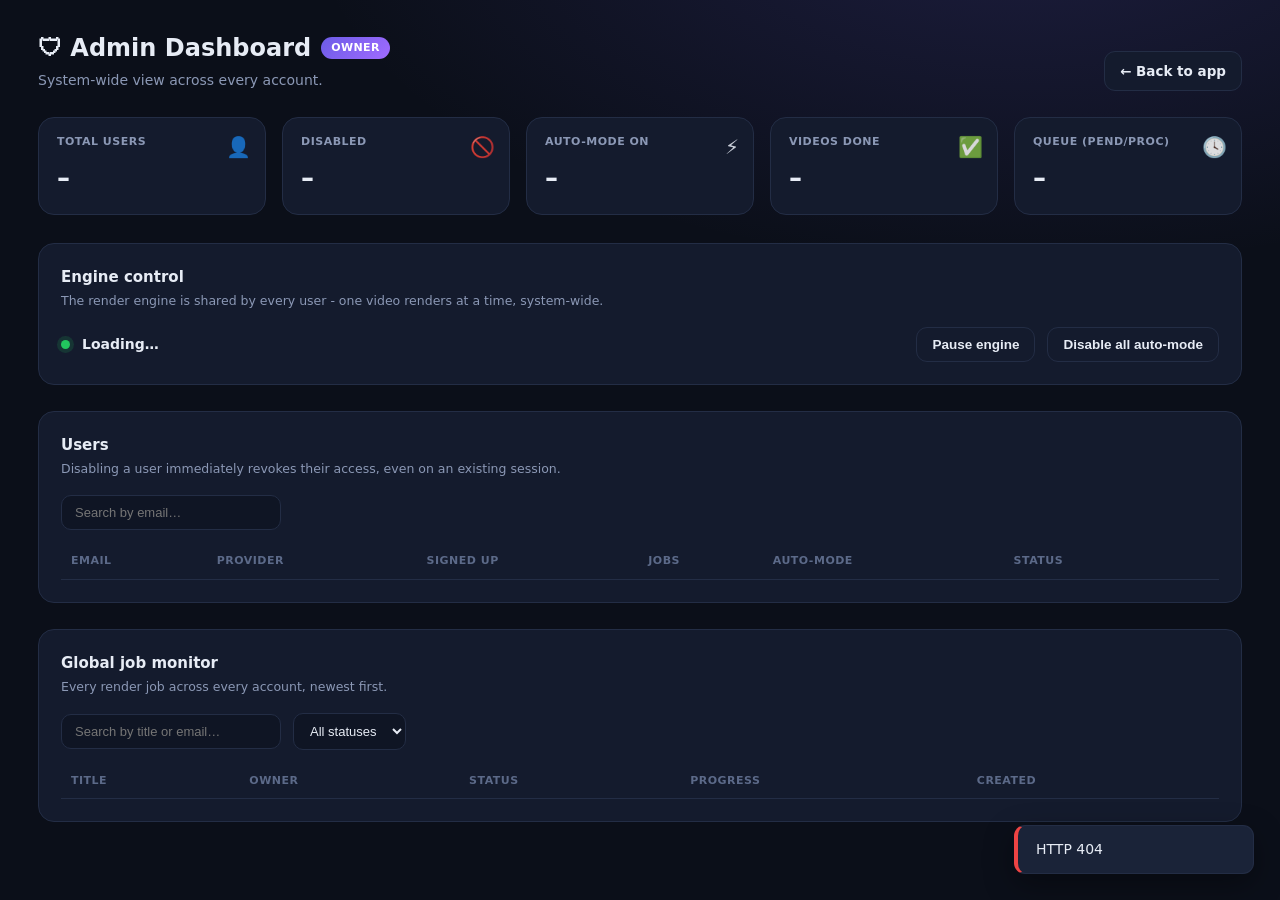
==== resource/public/admin.html @ db0e75ec "Rebrand to Vidzy, add short vidzy.web.app live link - New logo (resource/public/logo.svg): a play-bu" ====
<!DOCTYPE html>
<html lang="en">
<head>
<meta charset="UTF-8" />
<meta name="viewport" content="width=device-width, initial-scale=1.0" />
<title>Admin - Vidzy</title>
<link rel="icon" type="image/svg+xml" href="/logo.svg" />
<style>
  :root{
    --bg:#0b0f19; --bg2:#0f1524; --panel:#141b2d; --panel2:#1a2338;
    --border:#232d45; --text:#e7ecf5; --muted:#8b98b5; --faint:#5c6a89;
    --accent:#6c5ce7; --accent2:#8b7dff; --grad:linear-gradient(135deg,#6c5ce7,#a06bff);
    --green:#22c55e; --amber:#f59e0b; --blue:#3b82f6; --red:#ef4444;
    --shadow:0 10px 30px rgba(0,0,0,.35); --radius:16px;
  }
  *{box-sizing:border-box}
  html,body{margin:0;min-height:100%}
  body{
    background:radial-gradient(1200px 600px at 80% -10%,rgba(108,92,231,.18),transparent 60%),var(--bg);
    color:var(--text);font-family:'Segoe UI',system-ui,-apple-system,Roboto,Helvetica,Arial,sans-serif;
    font-size:14px;line-height:1.5;
  }
  a{color:var(--accent2);text-decoration:none}
  .wrap{max-width:1280px;margin:0 auto;padding:30px 38px}
  .page-head{display:flex;align-items:flex-end;justify-content:space-between;margin-bottom:26px;gap:16px;flex-wrap:wrap}
  .page-head h2{margin:0;font-size:24px;font-weight:700;display:flex;align-items:center;gap:10px}
  .page-head h2 .badge{font-size:11px;background:var(--grad);color:#fff;padding:3px 10px;border-radius:999px;font-weight:800;letter-spacing:.4px}
  .page-head p{margin:4px 0 0;color:var(--muted)}

  .btn{
    display:inline-flex;align-items:center;gap:8px;border:1px solid var(--border);background:var(--panel);
    color:var(--text);padding:9px 15px;border-radius:11px;font-weight:600;cursor:pointer;font-size:13.5px;transition:.15s;
  }
  .btn:hover{background:var(--panel2);border-color:#33406180}
  .btn.primary{background:var(--grad);border:none;color:#fff}
  .btn.danger{color:#ffb4b4;border-color:#4a2530;background:#2a1620}
  .btn.danger:hover{background:#3a1c28}
  .btn.sm{padding:6px 11px;font-size:12.5px}

  .stats{display:grid;grid-template-columns:repeat(5,1fr);gap:16px;margin-bottom:28px}
  .stat{background:var(--panel);border:1px solid var(--border);border-radius:var(--radius);padding:16px 18px;position:relative;overflow:hidden}
  .stat .k{font-size:11px;color:var(--muted);text-transform:uppercase;letter-spacing:.5px;font-weight:700}
  .stat .v{font-size:26px;font-weight:800;margin-top:8px}
  .stat .ic{position:absolute;right:14px;top:14px;font-size:20px;opacity:.85}

  .panel{background:var(--panel);border:1px solid var(--border);border-radius:var(--radius);padding:22px;margin-bottom:26px}
  .panel h3{margin:0 0 4px;font-size:15px}
  .panel .hint{color:var(--muted);font-size:12.5px;margin:0 0 16px}
  .row{display:flex;align-items:center;gap:12px;flex-wrap:wrap}

  table{width:100%;border-collapse:collapse;font-size:13px}
  th{text-align:left;color:var(--faint);font-size:11px;text-transform:uppercase;letter-spacing:.5px;font-weight:700;padding:9px 10px;border-bottom:1px solid var(--border)}
  td{padding:11px 10px;border-bottom:1px solid var(--border);vertical-align:middle}
  tr:last-child td{border-bottom:none}
  .pill{display:inline-flex;align-items:center;gap:6px;padding:4px 10px;border-radius:999px;font-weight:700;font-size:11.5px;white-space:nowrap}
  .pill.pending{background:#1c2438;color:#aab6d4}
  .pill.processing{background:rgba(59,130,246,.15);color:#7db1ff}
  .pill.done{background:rgba(34,197,94,.15);color:#5ee08a}
  .pill.failed{background:rgba(239,68,68,.15);color:#ff9d9d}
  .pill.on{background:rgba(245,158,11,.15);color:#f5c56b}
  .pill.off{background:#1c2438;color:var(--faint)}
  .dot{width:9px;height:9px;border-radius:50%;background:var(--green);box-shadow:0 0 0 4px rgba(34,197,94,.15);display:inline-block}
  .dot.paused{background:var(--amber);box-shadow:0 0 0 4px rgba(245,158,11,.15)}
  input.search{background:var(--bg2);border:1px solid var(--border);color:var(--text);padding:9px 13px;border-radius:10px;font-size:13px;min-width:220px}
  select.filter{background:var(--bg2);border:1px solid var(--border);color:var(--text);padding:9px 12px;border-radius:10px;font-size:13px}
  .muted{color:var(--muted)}
  .empty{text-align:center;padding:40px;color:var(--muted)}
  #toast{position:fixed;bottom:26px;right:26px;z-index:50;display:flex;flex-direction:column;gap:10px}
  .toast{background:var(--panel2);border:1px solid var(--border);border-left:4px solid var(--accent);padding:13px 18px;border-radius:11px;box-shadow:var(--shadow);min-width:240px;animation:slidein .3s}
  .toast.ok{border-left-color:var(--green)} .toast.err{border-left-color:var(--red)}
  @keyframes slidein{from{transform:translateX(30px);opacity:0}to{transform:none;opacity:1}}
  @media(max-width:900px){.stats{grid-template-columns:1fr 1fr}}
</style>
</head>
<body>
<div class="wrap">
  <div class="page-head">
    <div><h2>🛡 Admin Dashboard <span class="badge">OWNER</span></h2><p>System-wide view across every account.</p></div>
    <a class="btn" href="/">← Back to app</a>
  </div>

  <div class="stats">
    <div class="stat"><div class="k">Total Users</div><div class="v" id="s-users">–</div><div class="ic">👤</div></div>
    <div class="stat"><div class="k">Disabled</div><div class="v" id="s-disabled">–</div><div class="ic">🚫</div></div>
    <div class="stat"><div class="k">Auto-mode On</div><div class="v" id="s-auto">–</div><div class="ic">⚡</div></div>
    <div class="stat"><div class="k">Videos Done</div><div class="v" id="s-videos">–</div><div class="ic">✅</div></div>
    <div class="stat"><div class="k">Queue (pend/proc)</div><div class="v" id="s-queue">–</div><div class="ic">🕓</div></div>
  </div>

  <div class="panel">
    <h3>Engine control</h3>
    <p class="hint">The render engine is shared by every user - one video renders at a time, system-wide.</p>
    <div class="row">
      <span class="dot" id="engine-dot"></span>
      <span id="engine-label" style="font-weight:700">Loading…</span>
      <span class="muted" id="engine-detail"></span>
      <span style="flex:1"></span>
      <button class="btn" id="engine-toggle">Pause engine</button>
      <button class="btn" id="autokill-toggle">Disable all auto-mode</button>
    </div>
  </div>

  <div class="panel">
    <h3>Users</h3>
    <p class="hint">Disabling a user immediately revokes their access, even on an existing session.</p>
    <div class="row" style="margin-bottom:14px">
      <input class="search" id="user-search" placeholder="Search by email…" />
    </div>
    <table>
      <thead><tr><th>Email</th><th>Provider</th><th>Signed up</th><th>Jobs</th><th>Auto-mode</th><th>Status</th><th></th></tr></thead>
      <tbody id="users-body"></tbody>
    </table>
    <div class="empty" id="users-empty" style="display:none">No users yet.</div>
  </div>

  <div class="panel">
    <h3>Global job monitor</h3>
    <p class="hint">Every render job across every account, newest first.</p>
    <div class="row" style="margin-bottom:14px">
      <input class="search" id="job-search" placeholder="Search by title or email…" />
      <select class="filter" id="job-filter">
        <option value="">All statuses</option>
        <option value="pending">Pending</option>
        <option value="processing">Processing</option>
        <option value="done">Done</option>
        <option value="failed">Failed</option>
      </select>
    </div>
    <table>
      <thead><tr><th>Title</th><th>Owner</th><th>Status</th><th>Progress</th><th>Created</th></tr></thead>
      <tbody id="jobs-body"></tbody>
    </table>
    <div class="empty" id="jobs-empty" style="display:none">No jobs yet.</div>
  </div>
</div>
<div id="toast"></div>

<script>
const $ = s => document.querySelector(s);
const esc = s => (s==null?"":String(s)).replace(/[&<>"]/g,c=>({"&":"&amp;","<":"&lt;",">":"&gt;",'"':"&quot;"}[c]));
function fmtDate(s){try{return new Date(s).toLocaleString()}catch(e){return s||""}}

function toast(msg, kind="ok"){
  const t=document.createElement("div");t.className="toast "+kind;t.textContent=msg;
  $("#toast").appendChild(t);setTimeout(()=>{t.style.opacity=0;setTimeout(()=>t.remove(),300)},3200);
}
async function api(path, opts={}){
  const r=await fetch("/api/v1/admin"+path,{headers:{"Content-Type":"application/json"},...opts});
  let j={};try{j=await r.json()}catch(e){}
  if(!r.ok||(j.status&&j.status>=400)) throw new Error(j.message||("HTTP "+r.status));
  return j.data!==undefined?j.data:j;
}

let allUsers=[], allJobs=[];

async function loadOverview(){
  const d=await api("/overview");
  $("#s-users").textContent=d.total_users;
  $("#s-disabled").textContent=d.disabled_users;
  $("#s-auto").textContent=d.auto_mode_users;
  $("#s-videos").textContent=d.total_videos;
  $("#s-queue").textContent=(d.job_counts.pending||0)+" / "+(d.job_counts.processing||0);
}

async function loadEngine(){
  const d=await api("/engine");
  $("#engine-dot").className="dot"+(d.paused?" paused":"");
  $("#engine-label").textContent=d.paused?"Paused":"Running";
  const detail=[];
  if(d.current_job_id) detail.push("processing job "+d.current_job_id.slice(0,8)+"… for "+(d.current_uid||"").slice(0,8));
  if(d.auto_killed) detail.push("auto-mode globally disabled");
  $("#engine-detail").textContent=detail.join(" · ");
  $("#engine-toggle").textContent=d.paused?"Resume engine":"Pause engine";
  $("#autokill-toggle").textContent=d.auto_killed?"Re-enable auto-mode":"Disable all auto-mode";
  $("#autokill-toggle").className="btn"+(d.auto_killed?" danger":"");
}

function renderUsers(){
  const q=($("#user-search").value||"").toLowerCase();
  const filtered=allUsers.filter(u=>!q||(u.email||"").toLowerCase().includes(q));
  $("#users-empty").style.display=filtered.length?"none":"block";
  $("#users-body").innerHTML=filtered.map(u=>`
    <tr>
      <td>${esc(u.email)}</td>
      <td class="muted">${esc(u.provider||"")}</td>
      <td class="muted">${fmtDate(u.created_at)}</td>
      <td>${u.job_count||0}</td>
      <td><span class="pill ${u.settings&&u.settings.auto_mode?"on":"off"}">${u.settings&&u.settings.auto_mode?"ON":"off"}</span></td>
      <td><span class="pill ${u.is_disabled?"failed":"done"}">${u.is_disabled?"Disabled":"Active"}</span></td>
      <td><button class="btn sm ${u.is_disabled?"":"danger"}" onclick="toggleUser('${u.uid}',${!u.is_disabled})">${u.is_disabled?"Enable":"Disable"}</button></td>
    </tr>`).join("");
}

window.toggleUser=async(uid,disable)=>{
  if(disable && !confirm("Disable this user? They will lose access immediately.")) return;
  try{
    await api(`/users/${uid}/${disable?"disable":"enable"}`,{method:"POST"});
    toast(disable?"User disabled":"User enabled");
    await loadUsers();
  }catch(e){toast(e.message,"err")}
};

async function loadUsers(){
  const d=await api("/users");
  allUsers=d.users||[];
  renderUsers();
}

const JOB_META={
  pending:{cls:"pending",label:"Pending"},
  processing:{cls:"processing",label:"Processing"},
  done:{cls:"done",label:"Done"},
  failed:{cls:"failed",label:"Failed"},
};
function renderJobs(){
  const q=($("#job-search").value||"").toLowerCase();
  const statusFilter=$("#job-filter").value;
  const emailByUid={};
  allUsers.forEach(u=>emailByUid[u.uid]=u.email);
  const filtered=allJobs.filter(j=>{
    if(statusFilter && j.status!==statusFilter) return false;
    if(!q) return true;
    const email=(emailByUid[j.uid]||j.uid||"").toLowerCase();
    return (j.title||"").toLowerCase().includes(q) || email.includes(q);
  });
  $("#jobs-empty").style.display=filtered.length?"none":"block";
  $("#jobs-body").innerHTML=filtered.slice(0,200).map(j=>{
    const m=JOB_META[j.status]||JOB_META.pending;
    const owner=emailByUid[j.uid]||j.uid||"";
    return `<tr>
      <td>${esc(j.title)}${j.auto?' <span class="muted">(auto)</span>':''}</td>
      <td class="muted">${esc(owner)}</td>
      <td><span class="pill ${m.cls}">${m.label}</span></td>
      <td class="muted">${j.status==="processing"?(j.progress||0)+"%":"–"}</td>
      <td class="muted">${fmtDate(j.created_at)}</td>
    </tr>`;
  }).join("");
}

async function loadJobs(){
  const d=await api("/jobs");
  allJobs=(d.jobs||[]).sort((a,b)=>(b.created_at||"").localeCompare(a.created_at||""));
  renderJobs();
}

$("#user-search").oninput=renderUsers;
$("#job-search").oninput=renderJobs;
$("#job-filter").onchange=renderJobs;

$("#engine-toggle").onclick=async()=>{
  const paused=$("#engine-label").textContent==="Paused";
  try{await api("/engine/"+(paused?"resume":"pause"),{method:"POST"});await loadEngine();toast(paused?"Engine resumed":"Engine paused");}
  catch(e){toast(e.message,"err")}
};
$("#autokill-toggle").onclick=async()=>{
  const killed=$("#autokill-toggle").textContent.includes("Re-enable");
  try{await api("/engine/auto-kill/"+(killed?"stop":"start"),{method:"POST"});await loadEngine();toast(killed?"Auto-mode re-enabled":"Auto-mode disabled for everyone");}
  catch(e){toast(e.message,"err")}
};

async function refreshAll(){
  try{ await Promise.all([loadOverview(), loadEngine(), loadUsers(), loadJobs()]); }
  catch(e){ toast(e.message,"err"); }
}
refreshAll();
setInterval(refreshAll, 4000);
</script>
</body>
</html>
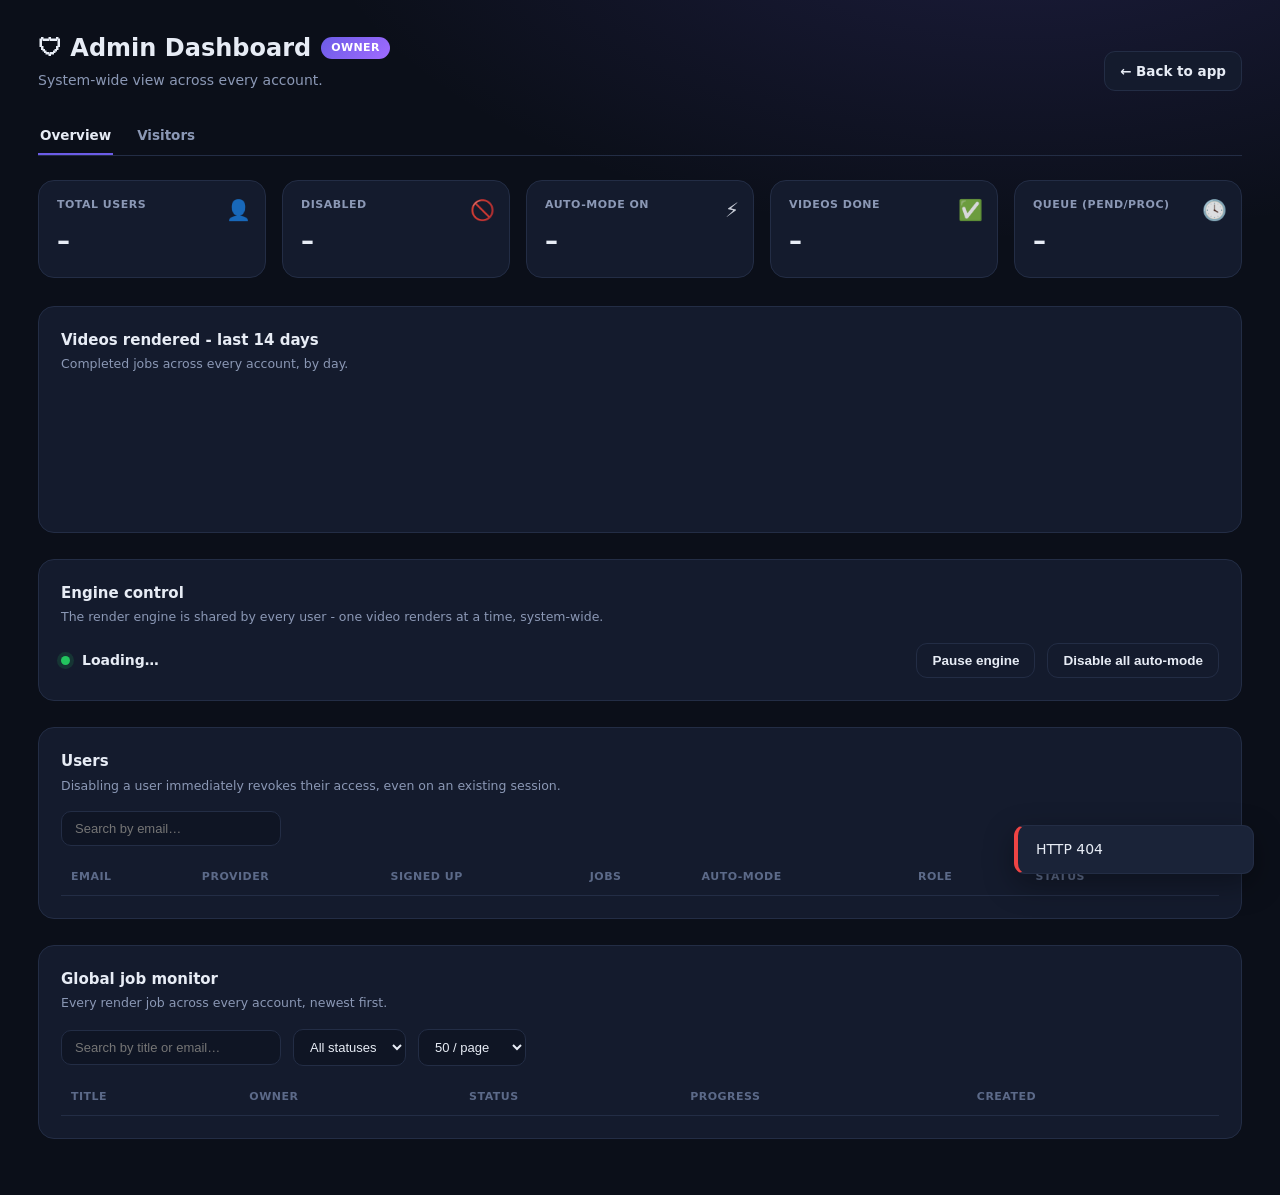
==== commit b226a919: "Sync local work since 0be6a03, plus Groq model and YouTube OAuth fixes The working folder had no git" ====
--- a/resource/public/admin.html
+++ b/resource/public/admin.html
@@ -4,7 +4,7 @@
 <meta charset="UTF-8" />
 <meta name="viewport" content="width=device-width, initial-scale=1.0" />
 <title>Admin - Vidzy</title>
-<link rel="icon" type="image/svg+xml" href="/logo.svg" />
+<link rel="icon" type="image/png" href="/logo-icon.png" />
 <style>
   :root{
     --bg:#0b0f19; --bg2:#0f1524; --panel:#141b2d; --panel2:#1a2338;
@@ -70,6 +70,39 @@
   .toast.ok{border-left-color:var(--green)} .toast.err{border-left-color:var(--red)}
   @keyframes slidein{from{transform:translateX(30px);opacity:0}to{transform:none;opacity:1}}
   @media(max-width:900px){.stats{grid-template-columns:1fr 1fr}}
+
+  .chart-bars{display:flex;align-items:flex-end;gap:6px;height:120px;margin-top:8px}
+  .chart-bars .bar-wrap{flex:1;display:flex;flex-direction:column;align-items:center;gap:6px;height:100%;justify-content:flex-end}
+  .chart-bars .bar{width:100%;max-width:26px;background:var(--grad);border-radius:5px 5px 2px 2px;min-height:2px}
+  .chart-bars .bar-label{font-size:10px;color:var(--faint);white-space:nowrap}
+  .pager{display:flex;align-items:center;gap:10px;justify-content:flex-end;margin-top:14px}
+  .pager .muted{font-size:12.5px}
+  .pill.role-admin{background:rgba(108,92,231,.18);color:var(--accent2)}
+  .pill.role-owner{background:rgba(245,158,11,.15);color:#f5c56b}
+  .pill.role-user{background:#1c2438;color:var(--faint)}
+
+  .modal-backdrop{position:fixed;inset:0;background:rgba(6,8,14,.6);display:flex;align-items:center;justify-content:center;z-index:60;padding:24px}
+  .modal{background:var(--panel);border:1px solid var(--border);border-radius:var(--radius);max-width:720px;width:100%;max-height:82vh;overflow:auto;padding:24px;box-shadow:var(--shadow)}
+  .modal h3{margin:0 0 4px}
+  .modal .close{float:right}
+  .video-grid{display:grid;grid-template-columns:repeat(auto-fill,minmax(160px,1fr));gap:14px;margin-top:16px}
+  .video-grid .vcard{background:var(--bg2);border:1px solid var(--border);border-radius:12px;overflow:hidden}
+  .video-grid video{width:100%;display:block;background:#000;aspect-ratio:9/16;object-fit:cover}
+  .video-grid .vcaption{padding:8px 10px;font-size:11.5px;color:var(--muted)}
+
+  .tabbar{display:flex;gap:22px;margin-bottom:24px;border-bottom:1px solid var(--border)}
+  .tab-btn{background:transparent;border:none;color:var(--muted);font-weight:700;font-size:13.5px;
+    padding:10px 2px;cursor:pointer;border-bottom:2px solid transparent;font-family:inherit}
+  .tab-btn.active{color:var(--text);border-bottom-color:var(--accent)}
+  .tab-btn:hover{color:var(--text)}
+  .tab-view{display:none}
+  .tab-view.active{display:block}
+  .src-bars{display:flex;flex-direction:column;gap:10px;margin-top:6px}
+  .src-bar-row{display:flex;align-items:center;gap:10px;font-size:12.5px}
+  .src-bar-row .label{width:170px;color:var(--muted);flex-shrink:0}
+  .src-bar-row .track{flex:1;height:8px;background:var(--bg2);border-radius:5px;overflow:hidden}
+  .src-bar-row .fill{height:100%;background:var(--grad)}
+  .src-bar-row .count{width:36px;text-align:right;font-weight:700}
 </style>
 </head>
 <body>
@@ -79,61 +112,132 @@
     <a class="btn" href="/">← Back to app</a>
   </div>
 
-  <div class="stats">
-    <div class="stat"><div class="k">Total Users</div><div class="v" id="s-users">–</div><div class="ic">👤</div></div>
-    <div class="stat"><div class="k">Disabled</div><div class="v" id="s-disabled">–</div><div class="ic">🚫</div></div>
-    <div class="stat"><div class="k">Auto-mode On</div><div class="v" id="s-auto">–</div><div class="ic">⚡</div></div>
-    <div class="stat"><div class="k">Videos Done</div><div class="v" id="s-videos">–</div><div class="ic">✅</div></div>
-    <div class="stat"><div class="k">Queue (pend/proc)</div><div class="v" id="s-queue">–</div><div class="ic">🕓</div></div>
+  <div class="tabbar">
+    <button class="tab-btn active" data-tab="overview">Overview</button>
+    <button class="tab-btn" data-tab="visitors">Visitors</button>
   </div>
 
-  <div class="panel">
-    <h3>Engine control</h3>
-    <p class="hint">The render engine is shared by every user - one video renders at a time, system-wide.</p>
-    <div class="row">
-      <span class="dot" id="engine-dot"></span>
-      <span id="engine-label" style="font-weight:700">Loading…</span>
-      <span class="muted" id="engine-detail"></span>
-      <span style="flex:1"></span>
-      <button class="btn" id="engine-toggle">Pause engine</button>
-      <button class="btn" id="autokill-toggle">Disable all auto-mode</button>
+  <div class="tab-view active" id="tab-overview">
+    <div class="stats">
+      <div class="stat"><div class="k">Total Users</div><div class="v" id="s-users">–</div><div class="ic">👤</div></div>
+      <div class="stat"><div class="k">Disabled</div><div class="v" id="s-disabled">–</div><div class="ic">🚫</div></div>
+      <div class="stat"><div class="k">Auto-mode On</div><div class="v" id="s-auto">–</div><div class="ic">⚡</div></div>
+      <div class="stat"><div class="k">Videos Done</div><div class="v" id="s-videos">–</div><div class="ic">✅</div></div>
+      <div class="stat"><div class="k">Queue (pend/proc)</div><div class="v" id="s-queue">–</div><div class="ic">🕓</div></div>
+    </div>
+
+    <div class="panel">
+      <h3>Videos rendered - last 14 days</h3>
+      <p class="hint">Completed jobs across every account, by day.</p>
+      <div class="chart-bars" id="chart-videos"></div>
+    </div>
+
+    <div class="panel">
+      <h3>Engine control</h3>
+      <p class="hint">The render engine is shared by every user - one video renders at a time, system-wide.</p>
+      <div class="row">
+        <span class="dot" id="engine-dot"></span>
+        <span id="engine-label" style="font-weight:700">Loading…</span>
+        <span class="muted" id="engine-detail"></span>
+        <span style="flex:1"></span>
+        <button class="btn" id="engine-toggle">Pause engine</button>
+        <button class="btn" id="autokill-toggle">Disable all auto-mode</button>
+      </div>
+    </div>
+
+    <div class="panel">
+      <h3>Users</h3>
+      <p class="hint">Disabling a user immediately revokes their access, even on an existing session.</p>
+      <div class="row" style="margin-bottom:14px">
+        <input class="search" id="user-search" placeholder="Search by email…" />
+      </div>
+      <table>
+        <thead><tr><th>Email</th><th>Provider</th><th>Signed up</th><th>Jobs</th><th>Auto-mode</th><th>Role</th><th>Status</th><th></th></tr></thead>
+        <tbody id="users-body"></tbody>
+      </table>
+      <div class="empty" id="users-empty" style="display:none">No users yet.</div>
+    </div>
+
+    <div class="panel">
+      <h3>Global job monitor</h3>
+      <p class="hint">Every render job across every account, newest first.</p>
+      <div class="row" style="margin-bottom:14px">
+        <input class="search" id="job-search" placeholder="Search by title or email…" />
+        <select class="filter" id="job-filter">
+          <option value="">All statuses</option>
+          <option value="pending">Pending</option>
+          <option value="processing">Processing</option>
+          <option value="done">Done</option>
+          <option value="failed">Failed</option>
+        </select>
+        <select class="filter" id="job-pagesize">
+          <option value="25">25 / page</option>
+          <option value="50" selected>50 / page</option>
+          <option value="100">100 / page</option>
+        </select>
+      </div>
+      <table>
+        <thead><tr><th>Title</th><th>Owner</th><th>Status</th><th>Progress</th><th>Created</th></tr></thead>
+        <tbody id="jobs-body"></tbody>
+      </table>
+      <div class="empty" id="jobs-empty" style="display:none">No jobs yet.</div>
+      <div class="pager" id="jobs-pager" style="display:none">
+        <span class="muted" id="jobs-pager-label"></span>
+        <button class="btn sm" id="jobs-prev">← Prev</button>
+        <button class="btn sm" id="jobs-next">Next →</button>
+      </div>
     </div>
   </div>
 
-  <div class="panel">
-    <h3>Users</h3>
-    <p class="hint">Disabling a user immediately revokes their access, even on an existing session.</p>
-    <div class="row" style="margin-bottom:14px">
-      <input class="search" id="user-search" placeholder="Search by email…" />
-    </div>
-    <table>
-      <thead><tr><th>Email</th><th>Provider</th><th>Signed up</th><th>Jobs</th><th>Auto-mode</th><th>Status</th><th></th></tr></thead>
-      <tbody id="users-body"></tbody>
-    </table>
-    <div class="empty" id="users-empty" style="display:none">No users yet.</div>
-  </div>
-
-  <div class="panel">
-    <h3>Global job monitor</h3>
-    <p class="hint">Every render job across every account, newest first.</p>
-    <div class="row" style="margin-bottom:14px">
-      <input class="search" id="job-search" placeholder="Search by title or email…" />
-      <select class="filter" id="job-filter">
-        <option value="">All statuses</option>
-        <option value="pending">Pending</option>
-        <option value="processing">Processing</option>
-        <option value="done">Done</option>
-        <option value="failed">Failed</option>
-      </select>
-    </div>
-    <table>
-      <thead><tr><th>Title</th><th>Owner</th><th>Status</th><th>Progress</th><th>Created</th></tr></thead>
-      <tbody id="jobs-body"></tbody>
-    </table>
-    <div class="empty" id="jobs-empty" style="display:none">No jobs yet.</div>
+  <div class="tab-view" id="tab-visitors">
+    <div class="stats">
+      <div class="stat"><div class="k">Sessions</div><div class="v" id="vi-sessions">–</div><div class="ic">🌐</div></div>
+      <div class="stat"><div class="k">Pageviews</div><div class="v" id="vi-pageviews">–</div><div class="ic">👁️</div></div>
+      <div class="stat"><div class="k">Top source</div><div class="v" id="vi-top-source" style="font-size:16px">–</div><div class="ic">📈</div></div>
+      <div class="stat"><div class="k">Top country</div><div class="v" id="vi-top-country" style="font-size:16px">–</div><div class="ic">📍</div></div>
+    </div>
+
+    <div class="panel">
+      <h3>Traffic by source</h3>
+      <p class="hint">How visitors are finding your marketing pages, last 2000 sessions.</p>
+      <div class="src-bars" id="vi-source-bars"></div>
+    </div>
+
+    <div class="panel">
+      <h3>Sessions</h3>
+      <p class="hint">One row per anonymous visitor session - your own logged-in visits are excluded.</p>
+      <div class="row" style="margin-bottom:14px">
+        <input class="search" id="vi-search" placeholder="Search by page, referrer or country…" />
+        <select class="filter" id="vi-source-filter">
+          <option value="">All sources</option>
+          <option>Direct</option>
+          <option>Organic search</option>
+          <option>Organic social</option>
+          <option>Google Ads</option>
+          <option>Facebook/Instagram Ads</option>
+          <option>Referral</option>
+        </select>
+        <span style="flex:1"></span>
+        <a class="btn" id="vi-export" href="/api/v1/admin/visitors/export.csv">⬇ Export CSV</a>
+      </div>
+      <table>
+        <thead><tr><th>First seen</th><th>Landing page</th><th>Source</th><th>Location</th><th>Device</th><th>Pageviews</th></tr></thead>
+        <tbody id="vi-sessions-body"></tbody>
+      </table>
+      <div class="empty" id="vi-sessions-empty" style="display:none">No visitor sessions recorded yet.</div>
+    </div>
   </div>
 </div>
 <div id="toast"></div>
+<div class="modal-backdrop" id="video-modal" style="display:none">
+  <div class="modal">
+    <button class="btn sm close" id="video-modal-close">Close</button>
+    <h3 id="video-modal-title">Videos</h3>
+    <p class="hint" id="video-modal-sub"></p>
+    <div class="video-grid" id="video-modal-grid"></div>
+    <div class="empty" id="video-modal-empty" style="display:none">No finished videos yet.</div>
+  </div>
+</div>
 
 <script>
 const $ = s => document.querySelector(s);
@@ -167,7 +271,8 @@
   $("#engine-dot").className="dot"+(d.paused?" paused":"");
   $("#engine-label").textContent=d.paused?"Paused":"Running";
   const detail=[];
-  if(d.current_job_id) detail.push("processing job "+d.current_job_id.slice(0,8)+"… for "+(d.current_uid||"").slice(0,8));
+  const busy=d.processing_count||0, workers=d.workers||1;
+  detail.push(busy+"/"+workers+" worker(s) rendering");
   if(d.auto_killed) detail.push("auto-mode globally disabled");
   $("#engine-detail").textContent=detail.join(" · ");
   $("#engine-toggle").textContent=d.paused?"Resume engine":"Pause engine";
@@ -179,16 +284,22 @@
   const q=($("#user-search").value||"").toLowerCase();
   const filtered=allUsers.filter(u=>!q||(u.email||"").toLowerCase().includes(q));
   $("#users-empty").style.display=filtered.length?"none":"block";
-  $("#users-body").innerHTML=filtered.map(u=>`
+  $("#users-body").innerHTML=filtered.map(u=>{
+    const roleCls=u.is_owner?"role-owner":(u.is_admin?"role-admin":"role-user");
+    const roleLabel=u.is_owner?"Owner":(u.is_admin?"Admin":"User");
+    const roleBtn=u.is_owner?"":`<button class="btn sm" onclick="toggleAdmin('${u.uid}',${!u.is_admin})">${u.is_admin?"Revoke admin":"Make admin"}</button>`;
+    return `
     <tr>
-      <td>${esc(u.email)}</td>
+      <td><a href="#" onclick="openVideos('${u.uid}','${esc(u.email)}');return false">${esc(u.email)}</a></td>
       <td class="muted">${esc(u.provider||"")}</td>
       <td class="muted">${fmtDate(u.created_at)}</td>
       <td>${u.job_count||0}</td>
-      <td><span class="pill ${u.settings&&u.settings.auto_mode?"on":"off"}">${u.settings&&u.settings.auto_mode?"ON":"off"}</span></td>
+      <td><span class="pill ${u.profile&&u.profile.auto_mode?"on":"off"}">${u.profile&&u.profile.auto_mode?"ON":"off"}</span></td>
+      <td><span class="pill ${roleCls}">${roleLabel}</span></td>
       <td><span class="pill ${u.is_disabled?"failed":"done"}">${u.is_disabled?"Disabled":"Active"}</span></td>
-      <td><button class="btn sm ${u.is_disabled?"":"danger"}" onclick="toggleUser('${u.uid}',${!u.is_disabled})">${u.is_disabled?"Enable":"Disable"}</button></td>
-    </tr>`).join("");
+      <td class="row" style="gap:6px;flex-wrap:nowrap">${roleBtn}<button class="btn sm ${u.is_disabled?"":"danger"}" onclick="toggleUser('${u.uid}',${!u.is_disabled})">${u.is_disabled?"Enable":"Disable"}</button></td>
+    </tr>`;
+  }).join("");
 }
 
 window.toggleUser=async(uid,disable)=>{
@@ -200,6 +311,33 @@
   }catch(e){toast(e.message,"err")}
 };
 
+window.toggleAdmin=async(uid,grant)=>{
+  if(!grant && !confirm("Revoke admin access for this user?")) return;
+  if(grant && !confirm("Grant this user full admin access, including every account's data and settings?")) return;
+  try{
+    await api(`/users/${uid}/${grant?"promote":"demote"}`,{method:"POST"});
+    toast(grant?"Admin access granted":"Admin access revoked");
+    await loadUsers();
+  }catch(e){toast(e.message,"err")}
+};
+
+window.openVideos=(uid,email)=>{
+  const jobs=allJobs.filter(j=>j.uid===uid && (j.videos||[]).length);
+  $("#video-modal-title").textContent="Videos - "+email;
+  $("#video-modal-sub").textContent=jobs.length+" job(s) with finished output";
+  const cards=[];
+  jobs.forEach(j=>(j.videos||[]).forEach(url=>cards.push({url,title:j.title})));
+  $("#video-modal-grid").innerHTML=cards.map(c=>`
+    <div class="vcard">
+      <video src="${esc(c.url)}" controls preload="metadata"></video>
+      <div class="vcaption">${esc(c.title)}</div>
+    </div>`).join("");
+  $("#video-modal-empty").style.display=cards.length?"none":"block";
+  $("#video-modal").style.display="flex";
+};
+$("#video-modal-close").onclick=()=>{ $("#video-modal").style.display="none"; $("#video-modal-grid").innerHTML=""; };
+$("#video-modal").onclick=(e)=>{ if(e.target.id==="video-modal") $("#video-modal-close").onclick(); };
+
 async function loadUsers(){
   const d=await api("/users");
   allUsers=d.users||[];
@@ -212,9 +350,11 @@
   done:{cls:"done",label:"Done"},
   failed:{cls:"failed",label:"Failed"},
 };
+let jobsPage=1;
 function renderJobs(){
   const q=($("#job-search").value||"").toLowerCase();
   const statusFilter=$("#job-filter").value;
+  const pageSize=parseInt($("#job-pagesize").value,10)||50;
   const emailByUid={};
   allUsers.forEach(u=>emailByUid[u.uid]=u.email);
   const filtered=allJobs.filter(j=>{
@@ -224,7 +364,11 @@
     return (j.title||"").toLowerCase().includes(q) || email.includes(q);
   });
   $("#jobs-empty").style.display=filtered.length?"none":"block";
-  $("#jobs-body").innerHTML=filtered.slice(0,200).map(j=>{
+  const totalPages=Math.max(1,Math.ceil(filtered.length/pageSize));
+  jobsPage=Math.min(jobsPage,totalPages);
+  const start=(jobsPage-1)*pageSize;
+  const pageItems=filtered.slice(start,start+pageSize);
+  $("#jobs-body").innerHTML=pageItems.map(j=>{
     const m=JOB_META[j.status]||JOB_META.pending;
     const owner=emailByUid[j.uid]||j.uid||"";
     return `<tr>
@@ -235,17 +379,50 @@
       <td class="muted">${fmtDate(j.created_at)}</td>
     </tr>`;
   }).join("");
+  $("#jobs-pager").style.display=filtered.length?"flex":"none";
+  $("#jobs-pager-label").textContent=filtered.length?
+    `${start+1}-${Math.min(start+pageSize,filtered.length)} of ${filtered.length} · page ${jobsPage}/${totalPages}`:"";
+  $("#jobs-prev").disabled=jobsPage<=1;
+  $("#jobs-next").disabled=jobsPage>=totalPages;
+}
+
+function renderChart(){
+  const days=[];
+  for(let i=13;i>=0;i--){
+    const d=new Date(); d.setDate(d.getDate()-i);
+    days.push(d.toISOString().slice(0,10));
+  }
+  const counts=Object.fromEntries(days.map(d=>[d,0]));
+  allJobs.forEach(j=>{
+    if(j.status!=="done") return;
+    const day=(j.updated_at||j.created_at||"").slice(0,10);
+    if(day in counts) counts[day]++;
+  });
+  const max=Math.max(1,...Object.values(counts));
+  $("#chart-videos").innerHTML=days.map(d=>{
+    const v=counts[d];
+    const h=Math.round((v/max)*100);
+    const label=new Date(d+"T00:00:00").toLocaleDateString(undefined,{month:"short",day:"numeric"});
+    return `<div class="bar-wrap" title="${v} on ${label}">
+      <div class="bar" style="height:${Math.max(h,v?4:2)}%"></div>
+      <div class="bar-label">${label.split(" ")[1]||""}</div>
+    </div>`;
+  }).join("");
 }
 
 async function loadJobs(){
   const d=await api("/jobs");
   allJobs=(d.jobs||[]).sort((a,b)=>(b.created_at||"").localeCompare(a.created_at||""));
   renderJobs();
+  renderChart();
 }
 
 $("#user-search").oninput=renderUsers;
-$("#job-search").oninput=renderJobs;
-$("#job-filter").onchange=renderJobs;
+$("#job-search").oninput=()=>{jobsPage=1;renderJobs();};
+$("#job-filter").onchange=()=>{jobsPage=1;renderJobs();};
+$("#job-pagesize").onchange=()=>{jobsPage=1;renderJobs();};
+$("#jobs-prev").onclick=()=>{jobsPage--;renderJobs();};
+$("#jobs-next").onclick=()=>{jobsPage++;renderJobs();};
 
 $("#engine-toggle").onclick=async()=>{
   const paused=$("#engine-label").textContent==="Paused";
@@ -264,6 +441,75 @@
 }
 refreshAll();
 setInterval(refreshAll, 4000);
+
+/* Visitors tab */
+let allVisitorSessions=[], visitorsLoaded=false;
+
+function fmtLocation(s){
+  const parts=[s.city,s.country].filter(Boolean);
+  return parts.length?parts.join(", "):"–";
+}
+
+function renderSourceBars(bySource){
+  const entries=Object.entries(bySource||{}).sort((a,b)=>b[1]-a[1]);
+  const max=Math.max(1,...entries.map(e=>e[1]));
+  $("#vi-source-bars").innerHTML=entries.length?entries.map(([label,count])=>`
+    <div class="src-bar-row">
+      <span class="label">${esc(label)}</span>
+      <span class="track"><span class="fill" style="width:${Math.round(count/max*100)}%"></span></span>
+      <span class="count">${count}</span>
+    </div>`).join(""):'<p class="muted">No traffic recorded yet.</p>';
+}
+
+function renderVisitorSessions(){
+  const q=($("#vi-search").value||"").toLowerCase();
+  const src=$("#vi-source-filter").value;
+  const filtered=allVisitorSessions.filter(s=>{
+    if(src && s.source_type!==src) return false;
+    if(!q) return true;
+    const hay=[s.landing_path,s.referrer,s.country,s.city].filter(Boolean).join(" ").toLowerCase();
+    return hay.includes(q);
+  });
+  $("#vi-sessions-empty").style.display=filtered.length?"none":"block";
+  $("#vi-sessions-body").innerHTML=filtered.map(s=>`
+    <tr>
+      <td class="muted">${fmtDate(s.first_seen)}</td>
+      <td>${esc(s.landing_path||"–")}</td>
+      <td><span class="pill ${s.source_type==='Direct'?'off':'on'}">${esc(s.source_type||'Direct')}</span></td>
+      <td class="muted">${esc(fmtLocation(s))}</td>
+      <td class="muted">${esc(s.device_type||'Desktop')}</td>
+      <td>${s.pageview_count||0}</td>
+    </tr>`).join("");
+}
+
+async function loadVisitors(){
+  try{
+    const [summary, sessionsData]=await Promise.all([api("/visitors/summary"), api("/visitors/sessions")]);
+    $("#vi-sessions").textContent=summary.total_sessions||0;
+    $("#vi-pageviews").textContent=summary.total_pageviews||0;
+    const topSource=Object.entries(summary.by_source||{}).sort((a,b)=>b[1]-a[1])[0];
+    $("#vi-top-source").textContent=topSource?topSource[0]:"–";
+    const topCountry=(summary.top_countries||[])[0];
+    $("#vi-top-country").textContent=topCountry?topCountry.country:"–";
+    renderSourceBars(summary.by_source);
+    allVisitorSessions=sessionsData.sessions||[];
+    renderVisitorSessions();
+    visitorsLoaded=true;
+  }catch(e){ toast(e.message,"err"); }
+}
+
+$("#vi-search").oninput=renderVisitorSessions;
+$("#vi-source-filter").onchange=renderVisitorSessions;
+
+document.querySelectorAll(".tab-btn").forEach(btn=>{
+  btn.onclick=()=>{
+    document.querySelectorAll(".tab-btn").forEach(b=>b.classList.remove("active"));
+    document.querySelectorAll(".tab-view").forEach(v=>v.classList.remove("active"));
+    btn.classList.add("active");
+    $("#tab-"+btn.dataset.tab).classList.add("active");
+    if(btn.dataset.tab==="visitors" && !visitorsLoaded) loadVisitors();
+  };
+});
 </script>
 </body>
 </html>
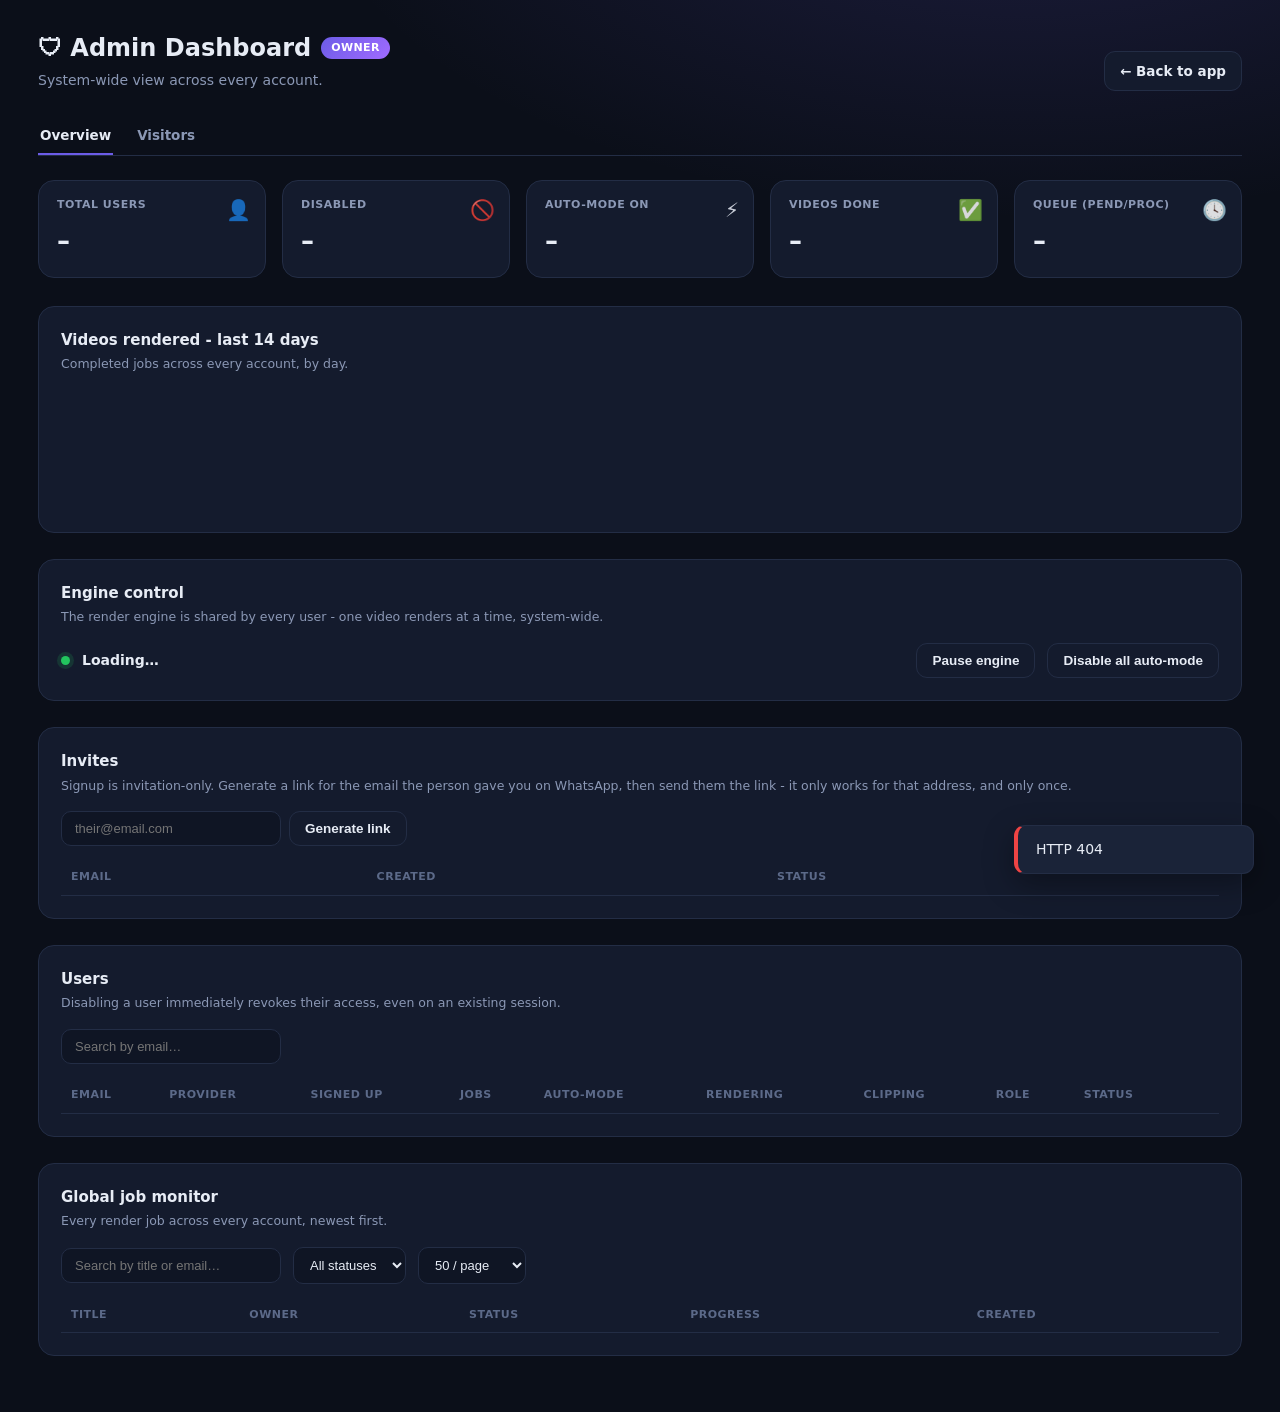
==== commit 1e9b37cd: "Make signup invitation-only, add per-user rendering and clipping switches Three connected pieces so " ====
--- a/resource/public/admin.html
+++ b/resource/public/admin.html
@@ -146,13 +146,33 @@
     </div>
 
     <div class="panel">
+      <h3>Invites</h3>
+      <p class="hint">Signup is invitation-only. Generate a link for the email the person gave you on WhatsApp, then send them the link - it only works for that address, and only once.</p>
+      <div class="row" style="margin-bottom:14px;gap:8px">
+        <input class="search" id="invite-email" placeholder="their@email.com" style="max-width:320px" />
+        <button class="btn" id="invite-create">Generate link</button>
+      </div>
+      <div id="invite-result" style="display:none;margin-bottom:14px">
+        <div class="row" style="gap:8px">
+          <input class="search" id="invite-link" readonly style="flex:1" />
+          <button class="btn" id="invite-copy">Copy</button>
+        </div>
+      </div>
+      <table>
+        <thead><tr><th>Email</th><th>Created</th><th>Status</th><th></th></tr></thead>
+        <tbody id="invites-body"></tbody>
+      </table>
+      <div class="empty" id="invites-empty" style="display:none">No invites yet.</div>
+    </div>
+
+    <div class="panel">
       <h3>Users</h3>
       <p class="hint">Disabling a user immediately revokes their access, even on an existing session.</p>
       <div class="row" style="margin-bottom:14px">
         <input class="search" id="user-search" placeholder="Search by email…" />
       </div>
       <table>
-        <thead><tr><th>Email</th><th>Provider</th><th>Signed up</th><th>Jobs</th><th>Auto-mode</th><th>Role</th><th>Status</th><th></th></tr></thead>
+        <thead><tr><th>Email</th><th>Provider</th><th>Signed up</th><th>Jobs</th><th>Auto-mode</th><th>Rendering</th><th>Clipping</th><th>Role</th><th>Status</th><th></th></tr></thead>
         <tbody id="users-body"></tbody>
       </table>
       <div class="empty" id="users-empty" style="display:none">No users yet.</div>
@@ -295,12 +315,71 @@
       <td class="muted">${fmtDate(u.created_at)}</td>
       <td>${u.job_count||0}</td>
       <td><span class="pill ${u.profile&&u.profile.auto_mode?"on":"off"}">${u.profile&&u.profile.auto_mode?"ON":"off"}</span></td>
+      <td><button class="btn sm" onclick="toggleFeature('${u.uid}','can_render',${u.can_render===false})">${u.can_render===false?"OFF":"ON"}</button></td>
+      <td><button class="btn sm" onclick="toggleFeature('${u.uid}','can_clip',${u.can_clip===false})">${u.can_clip===false?"OFF":"ON"}</button></td>
       <td><span class="pill ${roleCls}">${roleLabel}</span></td>
       <td><span class="pill ${u.is_disabled?"failed":"done"}">${u.is_disabled?"Disabled":"Active"}</span></td>
       <td class="row" style="gap:6px;flex-wrap:nowrap">${roleBtn}<button class="btn sm ${u.is_disabled?"":"danger"}" onclick="toggleUser('${u.uid}',${!u.is_disabled})">${u.is_disabled?"Enable":"Disable"}</button></td>
     </tr>`;
   }).join("");
 }
+
+window.toggleFeature=async(uid,flag,enable)=>{
+  try{
+    await api(`/users/${uid}/features`,{method:"POST",body:JSON.stringify({[flag]:enable})});
+    toast((flag==="can_render"?"Rendering ":"Clipping ")+(enable?"enabled":"disabled"));
+    await loadUsers();
+  }catch(e){toast(e.message,"err")}
+};
+
+async function loadInvites(){
+  try{
+    const d=await api("/invites");
+    const rows=d.invites||[];
+    $("#invites-empty").style.display=rows.length?"none":"block";
+    $("#invites-body").innerHTML=rows.map(i=>`
+      <tr>
+        <td>${esc(i.email||"")}</td>
+        <td class="muted">${fmtDate(i.created_at)}</td>
+        <td><span class="pill ${i.used_at?"done":"off"}">${i.used_at?"Used":"Unused"}</span></td>
+        <td class="row" style="gap:6px;flex-wrap:nowrap">
+          ${i.used_at?"":`<button class="btn sm" onclick="copyInvite('${esc(i.link||"")}')">Copy link</button>
+          <button class="btn sm danger" onclick="revokeInvite('${i.token}')">Revoke</button>`}
+        </td>
+      </tr>`).join("");
+  }catch(e){/* panel is optional - never break the dashboard over it */}
+}
+
+window.copyInvite=link=>{navigator.clipboard.writeText(link).then(()=>toast("Link copied"));};
+
+window.revokeInvite=async token=>{
+  if(!confirm("Revoke this invite? The link stops working.")) return;
+  try{
+    await api(`/invites/${token}`,{method:"DELETE"});
+    toast("Invite revoked");
+    await loadInvites();
+  }catch(e){toast(e.message,"err")}
+};
+
+document.addEventListener("DOMContentLoaded",()=>{
+  const btn=document.getElementById("invite-create");
+  if(!btn) return;
+  btn.onclick=async()=>{
+    const email=($("#invite-email").value||"").trim();
+    if(!email) return toast("Enter an email first","err");
+    btn.disabled=true;
+    try{
+      const d=await api("/invites",{method:"POST",body:JSON.stringify({email})});
+      $("#invite-link").value=d.link;
+      $("#invite-result").style.display="block";
+      $("#invite-email").value="";
+      toast("Invite created - copy the link and send it on WhatsApp");
+      await loadInvites();
+    }catch(e){toast(e.message,"err")}finally{btn.disabled=false}
+  };
+  $("#invite-copy").onclick=()=>copyInvite($("#invite-link").value);
+  loadInvites();
+});
 
 window.toggleUser=async(uid,disable)=>{
   if(disable && !confirm("Disable this user? They will lose access immediately.")) return;
@@ -440,7 +519,14 @@
   catch(e){ toast(e.message,"err"); }
 }
 refreshAll();
-setInterval(refreshAll, 4000);
+/* Same reasoning as the dashboard: only poll a visible tab, and slowly. */
+let adminTimer=null;
+function startAdminPolling(){ if(!adminTimer) adminTimer=setInterval(refreshAll,20000); }
+function stopAdminPolling(){ if(adminTimer){ clearInterval(adminTimer); adminTimer=null; } }
+document.addEventListener("visibilitychange",()=>{
+  if(document.hidden){ stopAdminPolling(); } else { refreshAll(); startAdminPolling(); }
+});
+if(!document.hidden) startAdminPolling();
 
 /* Visitors tab */
 let allVisitorSessions=[], visitorsLoaded=false;
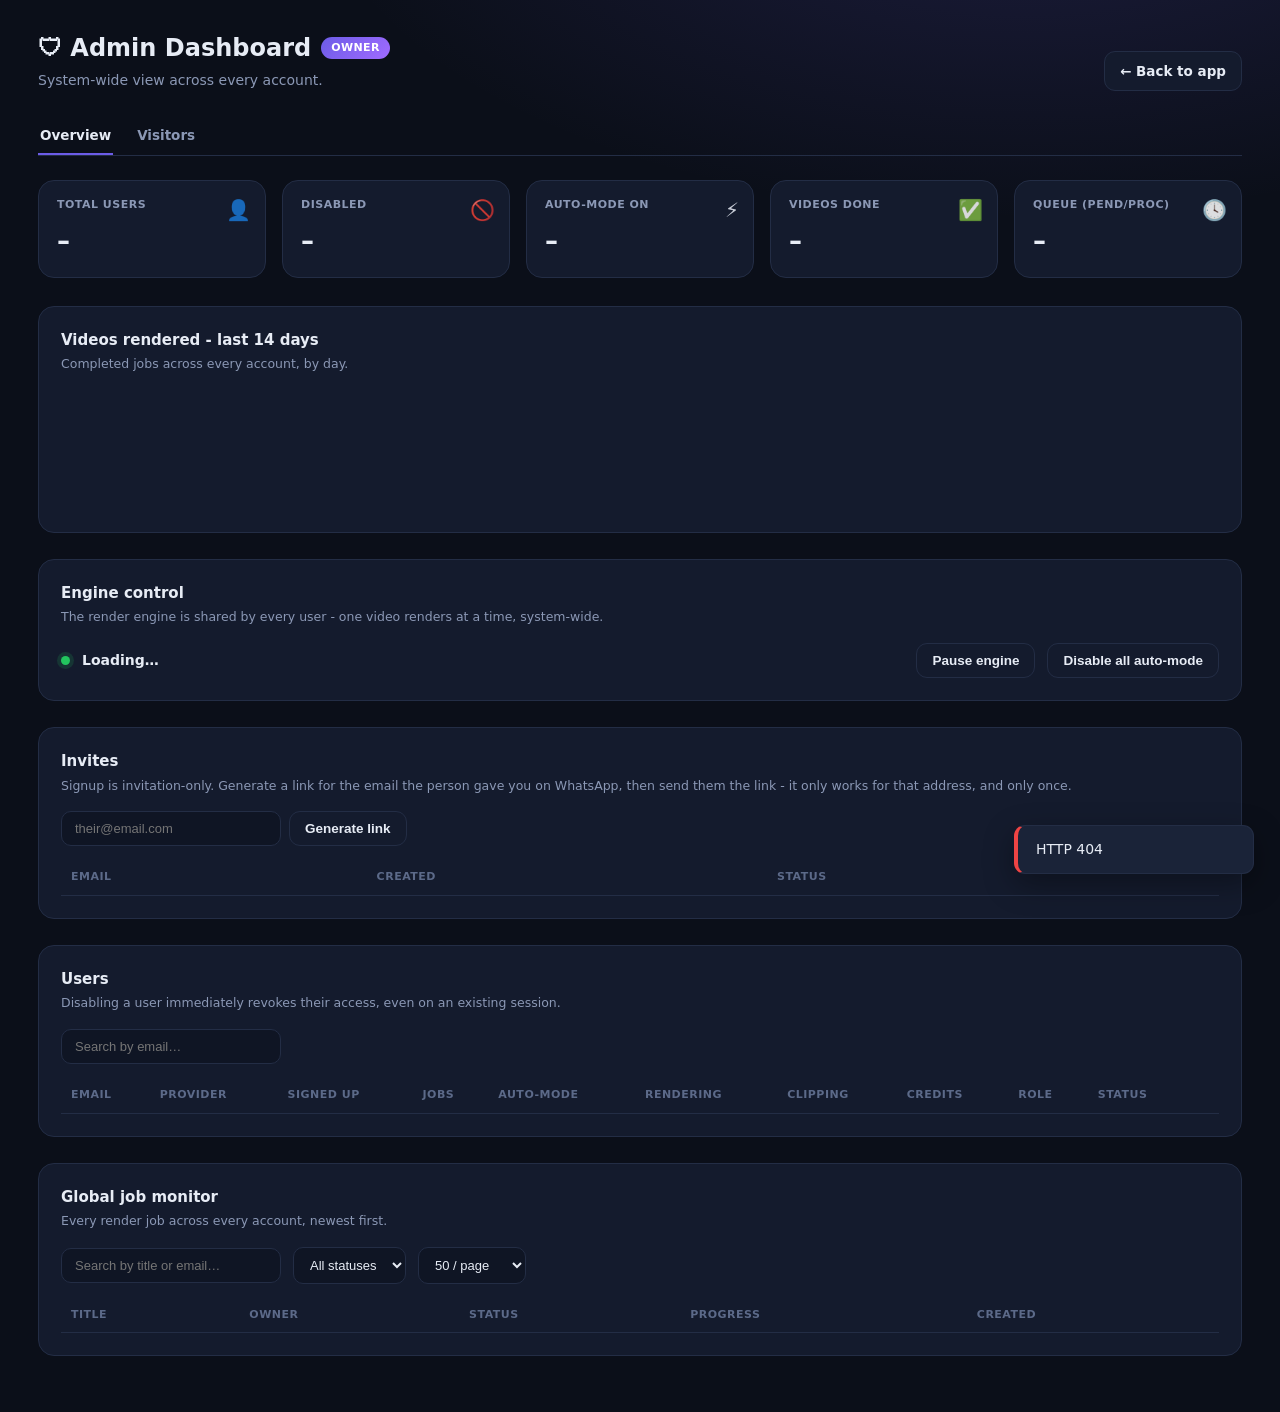
==== commit faad40ee: "Let admins manually adjust credits and toggle auto-mode per user Adds two admin-only controls to the" ====
--- a/resource/public/admin.html
+++ b/resource/public/admin.html
@@ -172,7 +172,7 @@
         <input class="search" id="user-search" placeholder="Search by email…" />
       </div>
       <table>
-        <thead><tr><th>Email</th><th>Provider</th><th>Signed up</th><th>Jobs</th><th>Auto-mode</th><th>Rendering</th><th>Clipping</th><th>Role</th><th>Status</th><th></th></tr></thead>
+        <thead><tr><th>Email</th><th>Provider</th><th>Signed up</th><th>Jobs</th><th>Auto-mode</th><th>Rendering</th><th>Clipping</th><th>Credits</th><th>Role</th><th>Status</th><th></th></tr></thead>
         <tbody id="users-body"></tbody>
       </table>
       <div class="empty" id="users-empty" style="display:none">No users yet.</div>
@@ -314,9 +314,10 @@
       <td class="muted">${esc(u.provider||"")}</td>
       <td class="muted">${fmtDate(u.created_at)}</td>
       <td>${u.job_count||0}</td>
-      <td><span class="pill ${u.profile&&u.profile.auto_mode?"on":"off"}">${u.profile&&u.profile.auto_mode?"ON":"off"}</span></td>
+      <td><button class="btn sm" onclick="toggleAutoMode('${u.uid}',${!(u.profile&&u.profile.auto_mode)})">${u.profile&&u.profile.auto_mode?"ON":"off"}</button></td>
       <td><button class="btn sm" onclick="toggleFeature('${u.uid}','can_render',${u.can_render===false})">${u.can_render===false?"OFF":"ON"}</button></td>
       <td><button class="btn sm" onclick="toggleFeature('${u.uid}','can_clip',${u.can_clip===false})">${u.can_clip===false?"OFF":"ON"}</button></td>
+      <td>${u.credits||0} <button class="btn sm" onclick="adjustCredits('${u.uid}','${esc(u.email)}')">Add</button></td>
       <td><span class="pill ${roleCls}">${roleLabel}</span></td>
       <td><span class="pill ${u.is_disabled?"failed":"done"}">${u.is_disabled?"Disabled":"Active"}</span></td>
       <td class="row" style="gap:6px;flex-wrap:nowrap">${roleBtn}<button class="btn sm ${u.is_disabled?"":"danger"}" onclick="toggleUser('${u.uid}',${!u.is_disabled})">${u.is_disabled?"Enable":"Disable"}</button></td>
@@ -328,6 +329,26 @@
   try{
     await api(`/users/${uid}/features`,{method:"POST",body:JSON.stringify({[flag]:enable})});
     toast((flag==="can_render"?"Rendering ":"Clipping ")+(enable?"enabled":"disabled"));
+    await loadUsers();
+  }catch(e){toast(e.message,"err")}
+};
+
+window.toggleAutoMode=async(uid,enable)=>{
+  try{
+    await api(`/users/${uid}/automode`,{method:"POST",body:JSON.stringify({enabled:enable})});
+    toast("Auto-mode "+(enable?"enabled":"disabled"));
+    await loadUsers();
+  }catch(e){toast(e.message,"err")}
+};
+
+window.adjustCredits=async(uid,email)=>{
+  const raw=prompt(`Credits for ${email} - enter an amount to add (use a negative number to deduct):`,"10");
+  if(raw===null)return;
+  const amount=parseInt(raw,10);
+  if(!amount){toast("Enter a non-zero whole number","err");return;}
+  try{
+    const d=await api(`/users/${uid}/credits`,{method:"POST",body:JSON.stringify({amount})});
+    toast(`${amount>0?"Added":"Deducted"} ${Math.abs(amount)} credits - new balance: ${d.credits}`);
     await loadUsers();
   }catch(e){toast(e.message,"err")}
 };
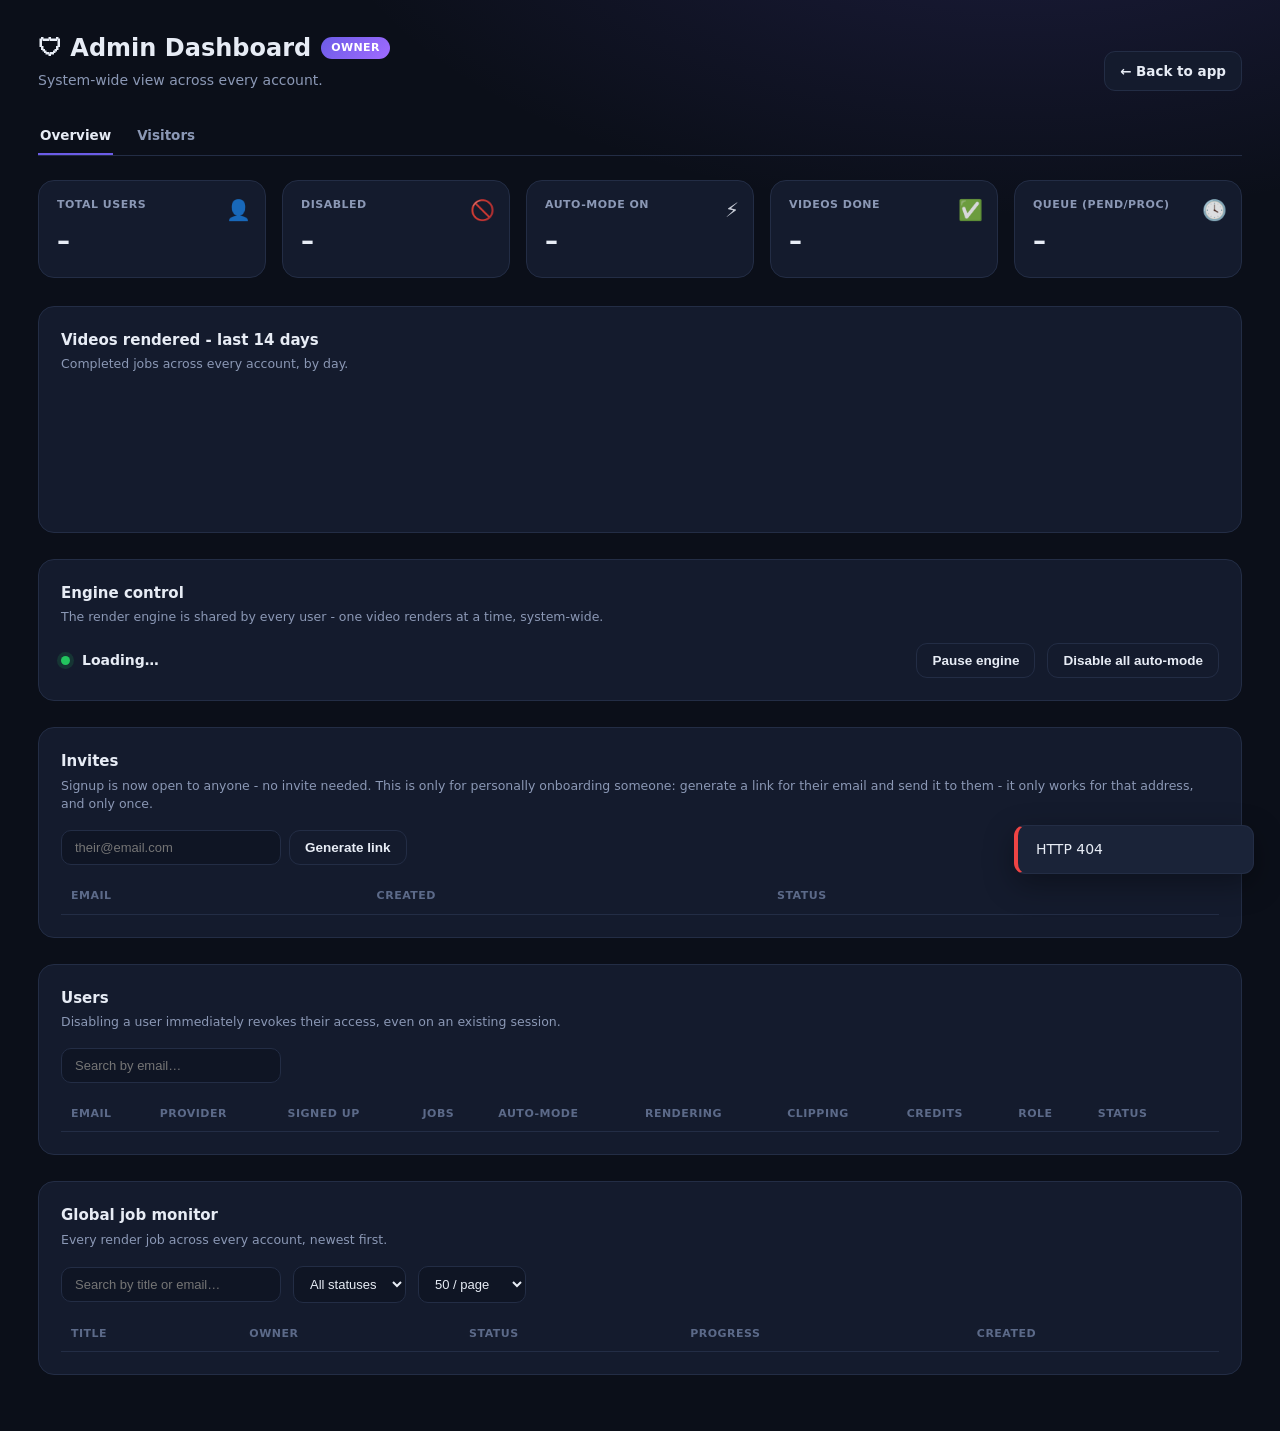
==== commit 50af67c6: "Open signup to anyone - remove the invitation-only gate Removed the blocking check in POST /auth/ses" ====
--- a/resource/public/admin.html
+++ b/resource/public/admin.html
@@ -147,7 +147,7 @@
 
     <div class="panel">
       <h3>Invites</h3>
-      <p class="hint">Signup is invitation-only. Generate a link for the email the person gave you on WhatsApp, then send them the link - it only works for that address, and only once.</p>
+      <p class="hint">Signup is now open to anyone - no invite needed. This is only for personally onboarding someone: generate a link for their email and send it to them - it only works for that address, and only once.</p>
       <div class="row" style="margin-bottom:14px;gap:8px">
         <input class="search" id="invite-email" placeholder="their@email.com" style="max-width:320px" />
         <button class="btn" id="invite-create">Generate link</button>
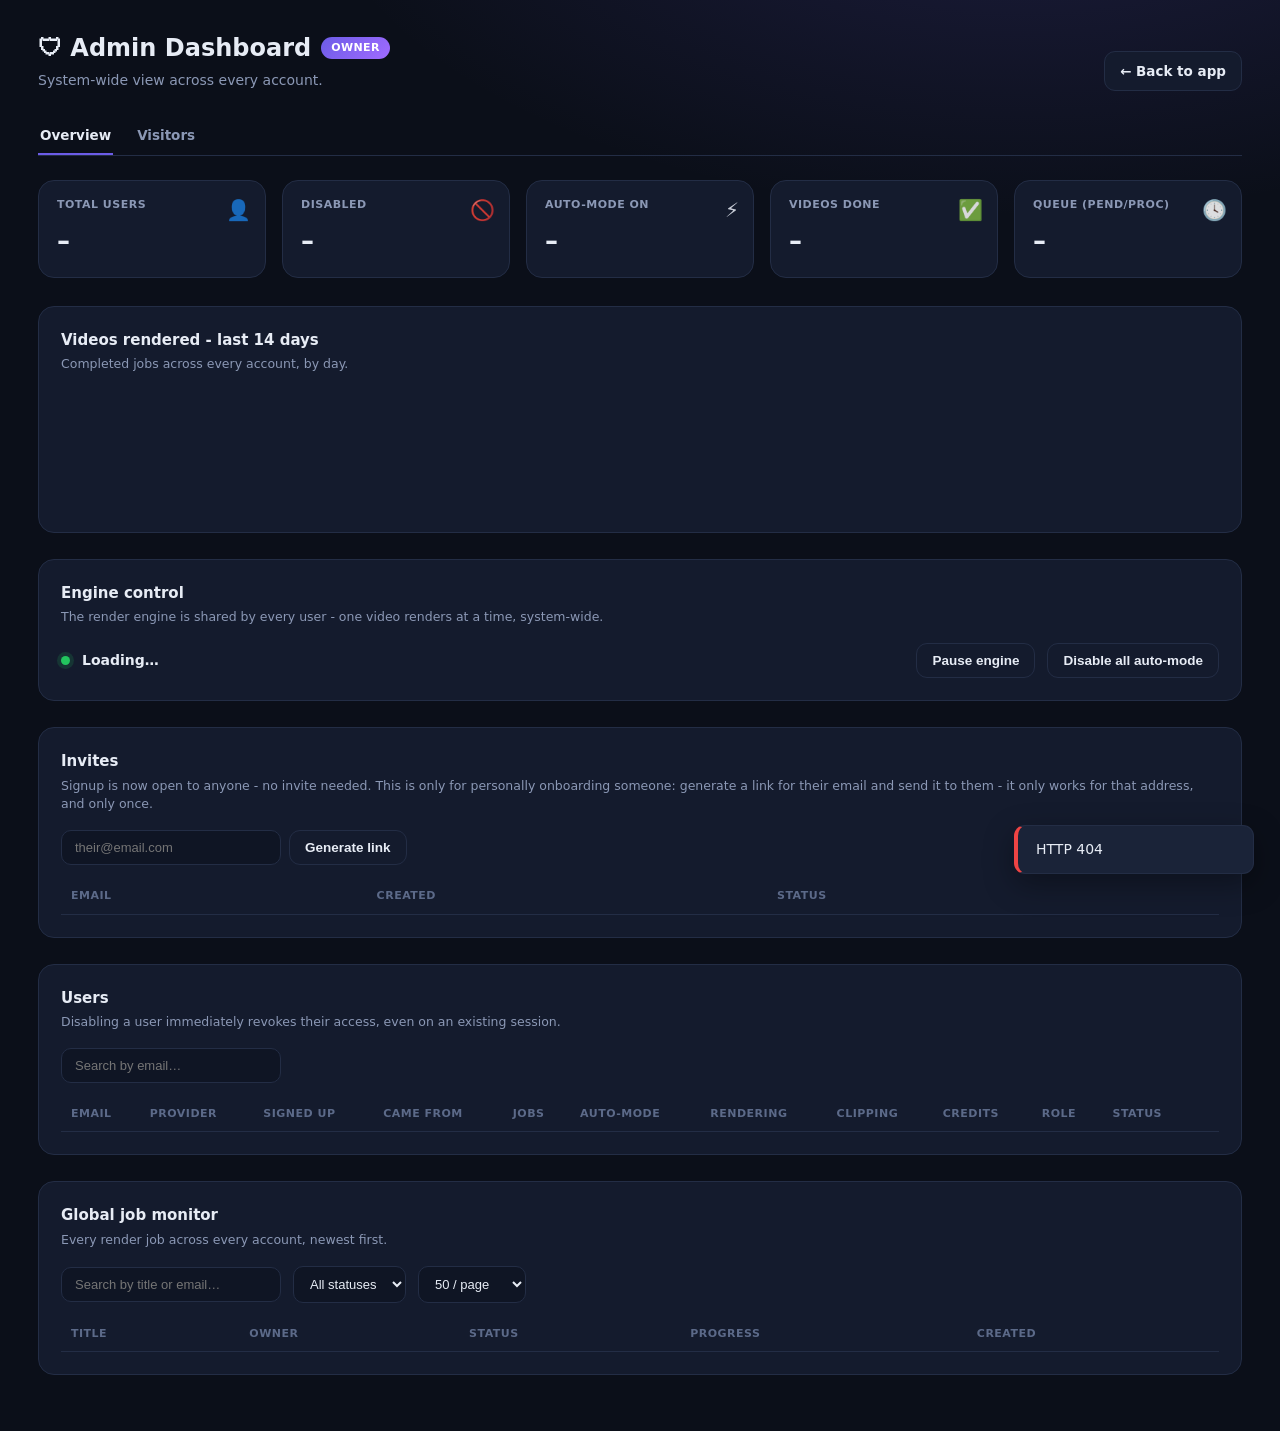
==== commit 2eb1351e: "Record where each new account came from: save the visitor id at signup The login page already keeps " ====
--- a/resource/public/admin.html
+++ b/resource/public/admin.html
@@ -172,7 +172,7 @@
         <input class="search" id="user-search" placeholder="Search by email…" />
       </div>
       <table>
-        <thead><tr><th>Email</th><th>Provider</th><th>Signed up</th><th>Jobs</th><th>Auto-mode</th><th>Rendering</th><th>Clipping</th><th>Credits</th><th>Role</th><th>Status</th><th></th></tr></thead>
+        <thead><tr><th>Email</th><th>Provider</th><th>Signed up</th><th>Came from</th><th>Jobs</th><th>Auto-mode</th><th>Rendering</th><th>Clipping</th><th>Credits</th><th>Role</th><th>Status</th><th></th></tr></thead>
         <tbody id="users-body"></tbody>
       </table>
       <div class="empty" id="users-empty" style="display:none">No users yet.</div>
@@ -300,6 +300,16 @@
   $("#autokill-toggle").className="btn"+(d.auto_killed?" danger":"");
 }
 
+function sourceLabel(v){
+  if(!v)return "-";
+  const ref=(v.referrer||"").replace(/^https?:\/\//,"").split("/")[0];
+  const bits=[(v.source_type||"Direct")+(ref?" ("+ref+")":"")];
+  if(v.utm_campaign)bits.push(v.utm_campaign);
+  const where=[v.city,v.country].filter(Boolean).join(", ");
+  if(where)bits.push(where);
+  return bits.join(" - ");
+}
+
 function renderUsers(){
   const q=($("#user-search").value||"").toLowerCase();
   const filtered=allUsers.filter(u=>!q||(u.email||"").toLowerCase().includes(q));
@@ -313,6 +323,7 @@
       <td><a href="#" onclick="openVideos('${u.uid}','${esc(u.email)}');return false">${esc(u.email)}</a></td>
       <td class="muted">${esc(u.provider||"")}</td>
       <td class="muted">${fmtDate(u.created_at)}</td>
+      <td class="muted">${esc(sourceLabel(u.signup_visit))}</td>
       <td>${u.job_count||0}</td>
       <td><button class="btn sm" onclick="toggleAutoMode('${u.uid}',${!(u.profile&&u.profile.auto_mode)})">${u.profile&&u.profile.auto_mode?"ON":"off"}</button></td>
       <td><button class="btn sm" onclick="toggleFeature('${u.uid}','can_render',${u.can_render===false})">${u.can_render===false?"OFF":"ON"}</button></td>
